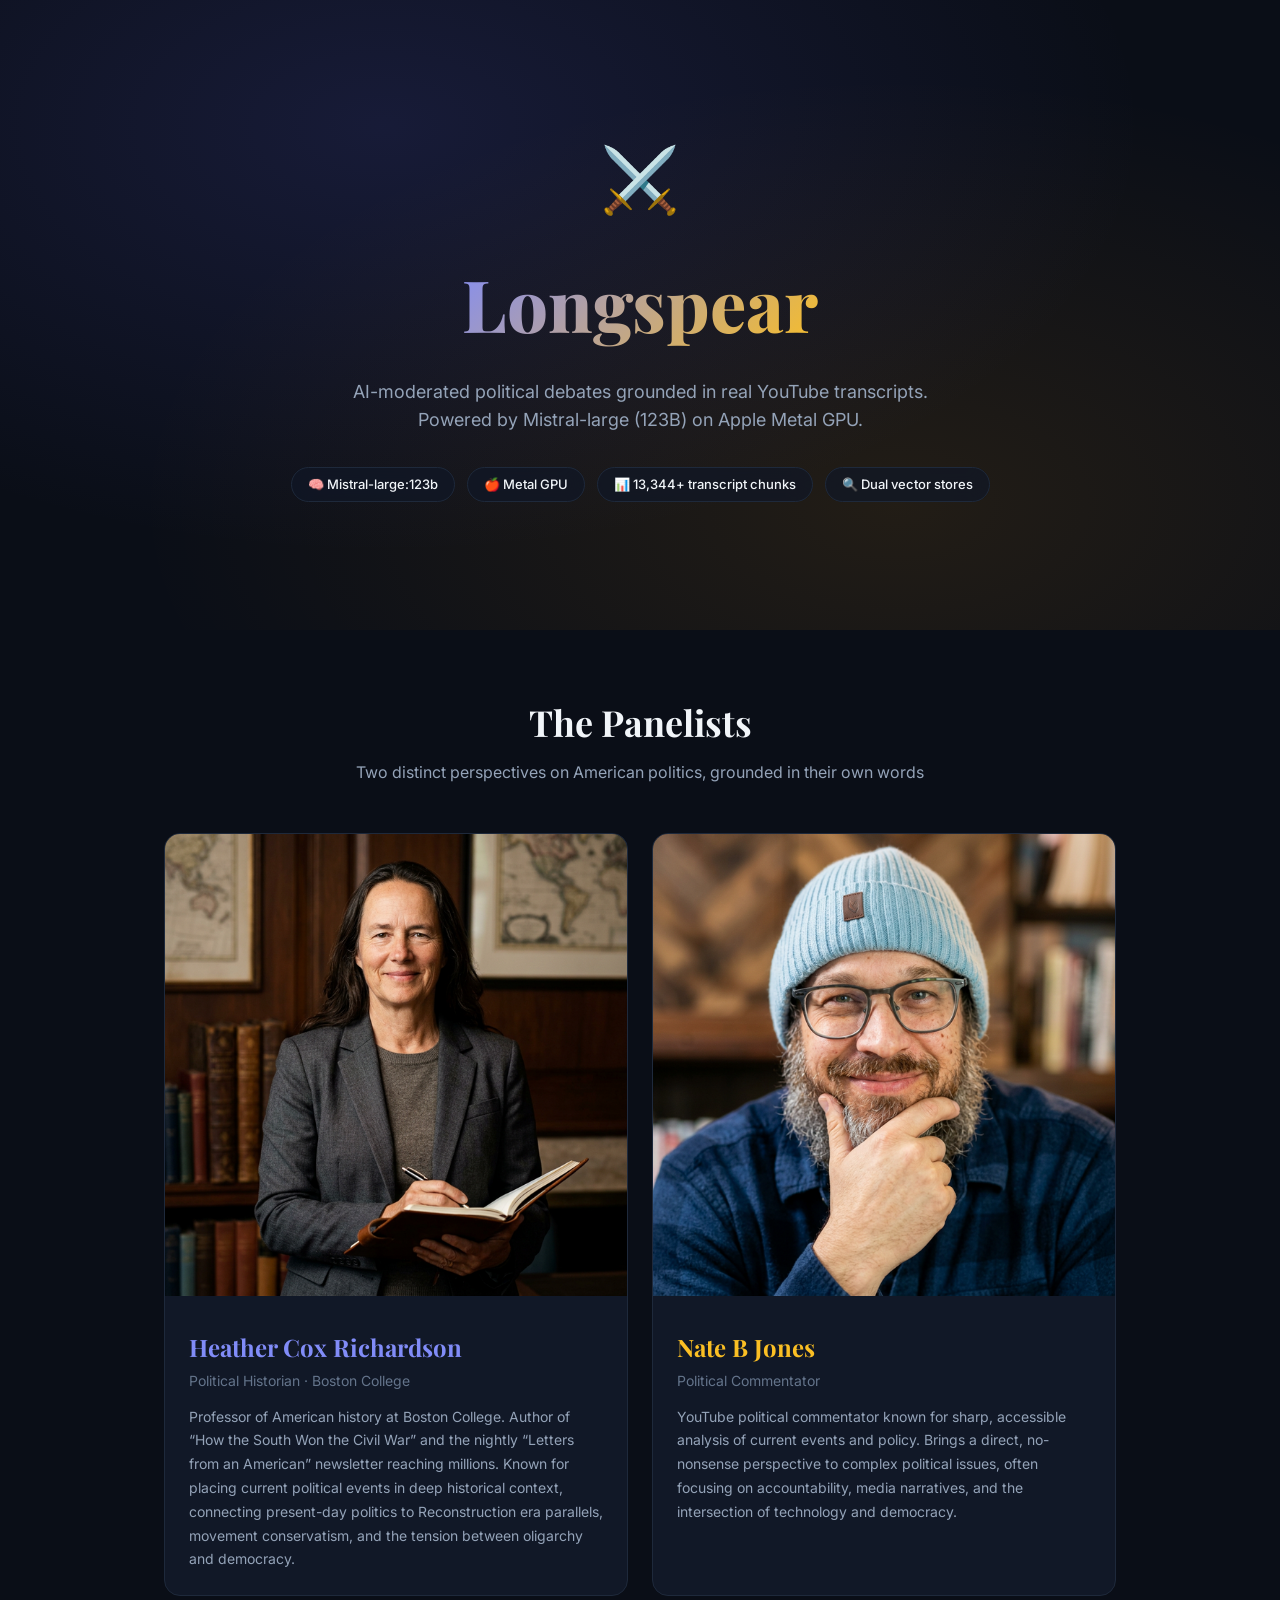
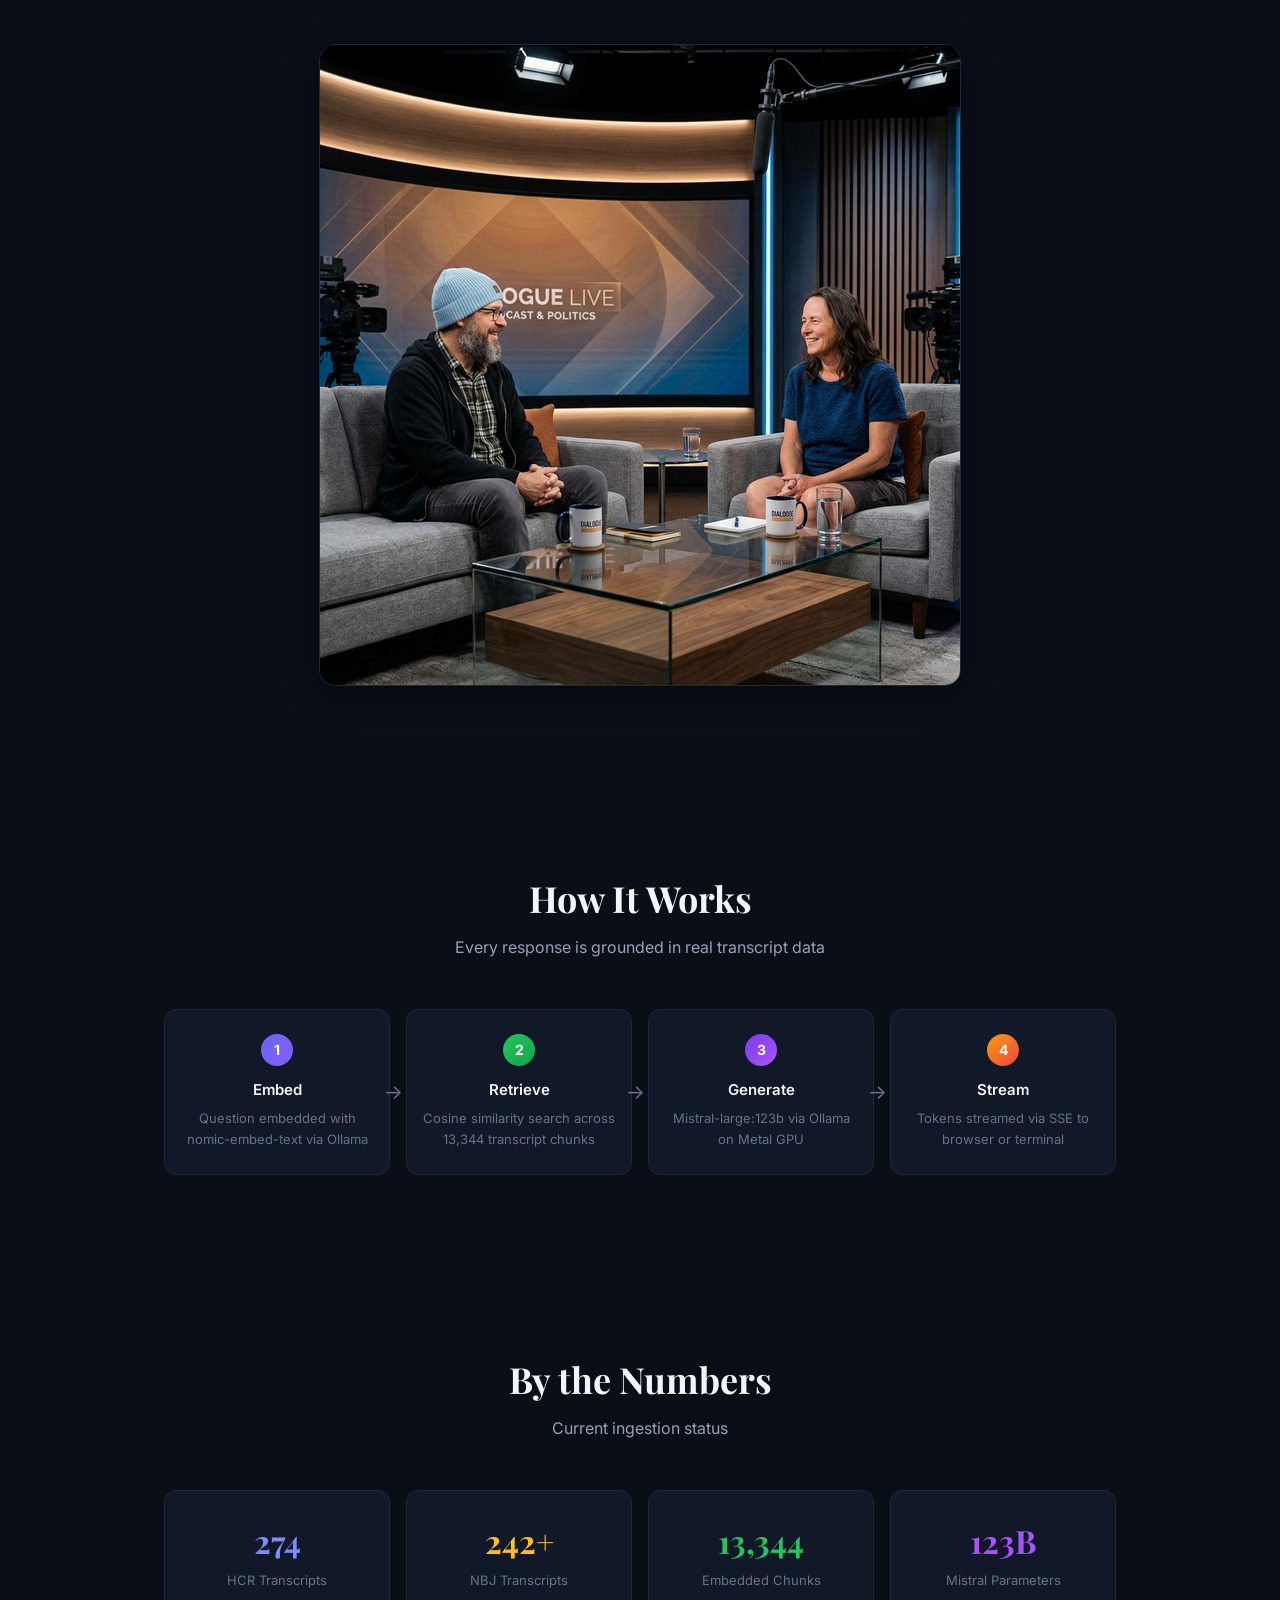
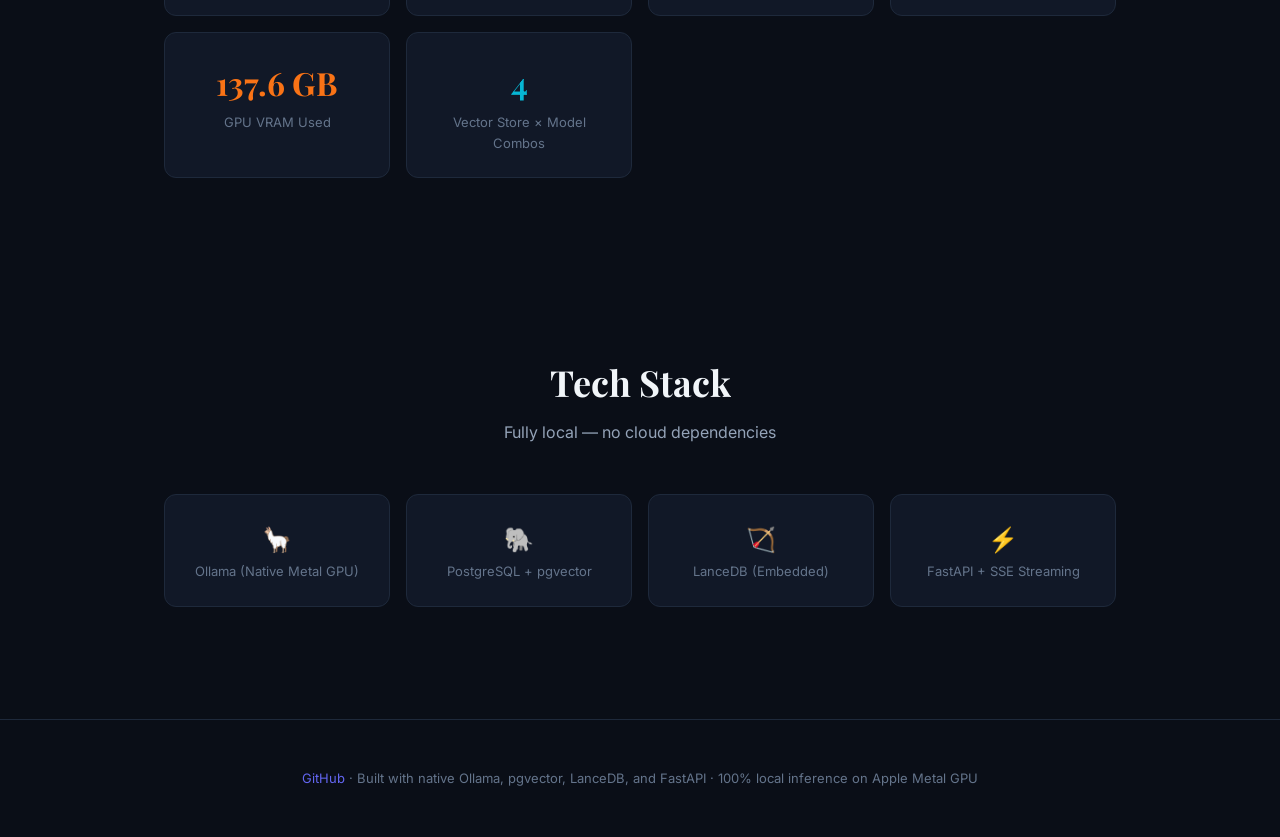
==== docs/index.html @ 9e9cf976 "feat: GitHub Pages site, comparison report - Add docs/index.html: landing page with persona portrait" ====
<!DOCTYPE html>
<html lang="en">

<head>
    <meta charset="UTF-8">
    <meta name="viewport" content="width=device-width, initial-scale=1.0">
    <title>Longspear — AI-Moderated Political Debates</title>
    <meta name="description"
        content="RAG-powered debates between Heather Cox Richardson and Nate B Jones, grounded in real YouTube transcripts, powered by Mistral-large on Metal GPU">
    <link
        href="https://fonts.googleapis.com/css2?family=Inter:wght@300;400;500;600;700&family=Playfair+Display:wght@600;700;800&display=swap"
        rel="stylesheet">
    <style>
        :root {
            --bg: #0a0e17;
            --bg-card: #111827;
            --bg-glass: rgba(17, 24, 39, 0.7);
            --text: #f1f5f9;
            --text-dim: #94a3b8;
            --text-muted: #64748b;
            --accent-a: #6366f1;
            --accent-b: #f59e0b;
            --gradient-a: linear-gradient(135deg, #6366f1, #8b5cf6);
            --gradient-b: linear-gradient(135deg, #f59e0b, #ef4444);
            --border: #1e293b;
        }

        *,
        *::before,
        *::after {
            box-sizing: border-box;
            margin: 0;
            padding: 0;
        }

        body {
            font-family: 'Inter', -apple-system, sans-serif;
            background: var(--bg);
            color: var(--text);
            line-height: 1.6;
            -webkit-font-smoothing: antialiased;
        }

        /* Hero */
        .hero {
            min-height: 70vh;
            display: flex;
            flex-direction: column;
            align-items: center;
            justify-content: center;
            text-align: center;
            padding: 48px 24px;
            background: radial-gradient(ellipse at 30% 20%, rgba(99, 102, 241, 0.15) 0%, transparent 60%),
                radial-gradient(ellipse at 70% 80%, rgba(245, 158, 11, 0.1) 0%, transparent 60%),
                var(--bg);
        }

        .hero-icon {
            font-size: 64px;
            margin-bottom: 16px;
        }

        .hero h1 {
            font-family: 'Playfair Display', serif;
            font-size: clamp(42px, 6vw, 72px);
            font-weight: 800;
            background: linear-gradient(135deg, #818cf8, #fbbf24);
            -webkit-background-clip: text;
            -webkit-text-fill-color: transparent;
            background-clip: text;
            margin-bottom: 16px;
        }

        .hero-sub {
            font-size: 18px;
            color: var(--text-dim);
            max-width: 600px;
            margin-bottom: 32px;
        }

        .badge-row {
            display: flex;
            gap: 12px;
            flex-wrap: wrap;
            justify-content: center;
        }

        .badge {
            display: inline-flex;
            align-items: center;
            gap: 6px;
            padding: 6px 16px;
            border-radius: 999px;
            font-size: 13px;
            font-weight: 500;
            border: 1px solid var(--border);
            background: var(--bg-glass);
            backdrop-filter: blur(10px);
        }

        /* Sections */
        .section {
            max-width: 1000px;
            margin: 0 auto;
            padding: 64px 24px;
        }

        .section-title {
            font-family: 'Playfair Display', serif;
            font-size: 36px;
            font-weight: 700;
            margin-bottom: 8px;
            text-align: center;
        }

        .section-sub {
            color: var(--text-dim);
            text-align: center;
            margin-bottom: 48px;
        }

        /* Persona Cards */
        .personas {
            display: grid;
            grid-template-columns: repeat(auto-fit, minmax(320px, 1fr));
            gap: 24px;
            margin-bottom: 48px;
        }

        .persona-card {
            background: var(--bg-card);
            border: 1px solid var(--border);
            border-radius: 16px;
            overflow: hidden;
            transition: transform 0.2s, box-shadow 0.2s;
        }

        .persona-card:hover {
            transform: translateY(-4px);
            box-shadow: 0 12px 48px rgba(0, 0, 0, 0.4);
        }

        .persona-img {
            width: 100%;
            aspect-ratio: 1;
            object-fit: cover;
        }

        .persona-body {
            padding: 24px;
        }

        .persona-name {
            font-family: 'Playfair Display', serif;
            font-size: 24px;
            font-weight: 700;
            margin-bottom: 4px;
        }

        .persona-role {
            color: var(--text-muted);
            font-size: 14px;
            margin-bottom: 12px;
        }

        .persona-bio {
            font-size: 14px;
            color: var(--text-dim);
            line-height: 1.7;
        }

        .persona-a .persona-name {
            color: #818cf8;
        }

        .persona-b .persona-name {
            color: #fbbf24;
        }

        /* Talk show */
        .talk-show {
            text-align: center;
            margin-bottom: 48px;
        }

        .talk-show img {
            max-width: 100%;
            border-radius: 16px;
            border: 1px solid var(--border);
            box-shadow: 0 8px 32px rgba(0, 0, 0, 0.4);
        }

        /* Pipeline */
        .pipeline {
            display: grid;
            grid-template-columns: repeat(4, 1fr);
            gap: 16px;
            margin: 48px 0;
        }

        .pipe-step {
            text-align: center;
            padding: 24px 16px;
            background: var(--bg-card);
            border: 1px solid var(--border);
            border-radius: 12px;
            position: relative;
        }

        .pipe-step::after {
            content: '→';
            position: absolute;
            right: -14px;
            top: 50%;
            transform: translateY(-50%);
            font-size: 20px;
            color: var(--text-muted);
        }

        .pipe-step:last-child::after {
            display: none;
        }

        .pipe-num {
            width: 32px;
            height: 32px;
            border-radius: 50%;
            display: flex;
            align-items: center;
            justify-content: center;
            font-weight: 700;
            font-size: 14px;
            margin: 0 auto 12px;
            color: white;
        }

        .pipe-step:nth-child(1) .pipe-num {
            background: var(--gradient-a);
        }

        .pipe-step:nth-child(2) .pipe-num {
            background: linear-gradient(135deg, #22c55e, #16a34a);
        }

        .pipe-step:nth-child(3) .pipe-num {
            background: linear-gradient(135deg, #7c3aed, #a855f7);
        }

        .pipe-step:nth-child(4) .pipe-num {
            background: var(--gradient-b);
        }

        .pipe-title {
            font-weight: 600;
            font-size: 15px;
            margin-bottom: 6px;
        }

        .pipe-desc {
            font-size: 13px;
            color: var(--text-muted);
        }

        /* Stats grid */
        .stats {
            display: grid;
            grid-template-columns: repeat(auto-fit, minmax(200px, 1fr));
            gap: 16px;
            margin: 48px 0;
        }

        .stat {
            text-align: center;
            padding: 24px;
            background: var(--bg-card);
            border: 1px solid var(--border);
            border-radius: 12px;
        }

        .stat-num {
            font-size: 32px;
            font-weight: 700;
            font-family: 'Playfair Display', serif;
        }

        .stat-label {
            font-size: 13px;
            color: var(--text-muted);
            margin-top: 4px;
        }

        /* Footer */
        footer {
            text-align: center;
            padding: 48px 24px;
            color: var(--text-muted);
            font-size: 13px;
            border-top: 1px solid var(--border);
        }

        footer a {
            color: var(--accent-a);
            text-decoration: none;
        }

        @media (max-width: 768px) {
            .pipeline {
                grid-template-columns: 1fr 1fr;
            }

            .pipe-step::after {
                display: none;
            }
        }

        @media (max-width: 480px) {
            .pipeline {
                grid-template-columns: 1fr;
            }
        }
    </style>
</head>

<body>

    <!-- Hero -->
    <section class="hero">
        <div class="hero-icon">⚔️</div>
        <h1>Longspear</h1>
        <p class="hero-sub">
            AI-moderated political debates grounded in real YouTube transcripts.
            Powered by Mistral-large (123B) on Apple Metal GPU.
        </p>
        <div class="badge-row">
            <span class="badge">🧠 Mistral-large:123b</span>
            <span class="badge">🍎 Metal GPU</span>
            <span class="badge">📊 13,344+ transcript chunks</span>
            <span class="badge">🔍 Dual vector stores</span>
        </div>
    </section>

    <!-- Personas -->
    <section class="section">
        <h2 class="section-title">The Panelists</h2>
        <p class="section-sub">Two distinct perspectives on American politics, grounded in their own words</p>

        <div class="personas">
            <div class="persona-card persona-a">
                <img src="images/richardson_portrait.png" alt="Heather Cox Richardson" class="persona-img"
                    loading="lazy">
                <div class="persona-body">
                    <h3 class="persona-name">Heather Cox Richardson</h3>
                    <p class="persona-role">Political Historian · Boston College</p>
                    <p class="persona-bio">
                        Professor of American history at Boston College. Author of &ldquo;How the South Won the Civil
                        War&rdquo;
                        and the nightly &ldquo;Letters from an American&rdquo; newsletter reaching millions. Known for
                        placing
                        current political events in deep historical context, connecting present-day politics to
                        Reconstruction
                        era parallels, movement conservatism, and the tension between oligarchy and democracy.
                    </p>
                </div>
            </div>
            <div class="persona-card persona-b">
                <img src="images/nate_b_jones_portrait.png" alt="Nate B Jones" class="persona-img" loading="lazy">
                <div class="persona-body">
                    <h3 class="persona-name">Nate B Jones</h3>
                    <p class="persona-role">Political Commentator</p>
                    <p class="persona-bio">
                        YouTube political commentator known for sharp, accessible analysis of current events
                        and policy. Brings a direct, no-nonsense perspective to complex political issues,
                        often focusing on accountability, media narratives, and the intersection of
                        technology and democracy.
                    </p>
                </div>
            </div>
        </div>

        <div class="talk-show">
            <img src="images/talk_show_together.png" alt="HCR and NBJ together on a talk show set" loading="lazy">
        </div>
    </section>

    <!-- Pipeline -->
    <section class="section">
        <h2 class="section-title">How It Works</h2>
        <p class="section-sub">Every response is grounded in real transcript data</p>

        <div class="pipeline">
            <div class="pipe-step">
                <div class="pipe-num">1</div>
                <div class="pipe-title">Embed</div>
                <div class="pipe-desc">Question embedded with nomic-embed-text via Ollama</div>
            </div>
            <div class="pipe-step">
                <div class="pipe-num">2</div>
                <div class="pipe-title">Retrieve</div>
                <div class="pipe-desc">Cosine similarity search across 13,344 transcript chunks</div>
            </div>
            <div class="pipe-step">
                <div class="pipe-num">3</div>
                <div class="pipe-title">Generate</div>
                <div class="pipe-desc">Mistral-large:123b via Ollama on Metal GPU</div>
            </div>
            <div class="pipe-step">
                <div class="pipe-num">4</div>
                <div class="pipe-title">Stream</div>
                <div class="pipe-desc">Tokens streamed via SSE to browser or terminal</div>
            </div>
        </div>
    </section>

    <!-- Stats -->
    <section class="section">
        <h2 class="section-title">By the Numbers</h2>
        <p class="section-sub">Current ingestion status</p>

        <div class="stats">
            <div class="stat">
                <div class="stat-num" style="color: #818cf8;">274</div>
                <div class="stat-label">HCR Transcripts</div>
            </div>
            <div class="stat">
                <div class="stat-num" style="color: #fbbf24;">242+</div>
                <div class="stat-label">NBJ Transcripts</div>
            </div>
            <div class="stat">
                <div class="stat-num" style="color: #22c55e;">13,344</div>
                <div class="stat-label">Embedded Chunks</div>
            </div>
            <div class="stat">
                <div class="stat-num" style="color: #a855f7;">123B</div>
                <div class="stat-label">Mistral Parameters</div>
            </div>
            <div class="stat">
                <div class="stat-num" style="color: #f97316;">137.6 GB</div>
                <div class="stat-label">GPU VRAM Used</div>
            </div>
            <div class="stat">
                <div class="stat-num" style="color: #06b6d4;">4</div>
                <div class="stat-label">Vector Store × Model Combos</div>
            </div>
        </div>
    </section>

    <!-- Tech -->
    <section class="section">
        <h2 class="section-title">Tech Stack</h2>
        <p class="section-sub">Fully local — no cloud dependencies</p>

        <div class="stats">
            <div class="stat">
                <div class="stat-num" style="font-size: 24px;">🦙</div>
                <div class="stat-label">Ollama (Native Metal GPU)</div>
            </div>
            <div class="stat">
                <div class="stat-num" style="font-size: 24px;">🐘</div>
                <div class="stat-label">PostgreSQL + pgvector</div>
            </div>
            <div class="stat">
                <div class="stat-num" style="font-size: 24px;">🏹</div>
                <div class="stat-label">LanceDB (Embedded)</div>
            </div>
            <div class="stat">
                <div class="stat-num" style="font-size: 24px;">⚡</div>
                <div class="stat-label">FastAPI + SSE Streaming</div>
            </div>
        </div>
    </section>

    <footer>
        <p>
            <a href="https://github.com/bedwards/longspear">GitHub</a> ·
            Built with native Ollama, pgvector, LanceDB, and FastAPI ·
            100% local inference on Apple Metal GPU
        </p>
    </footer>

</body>

</html>
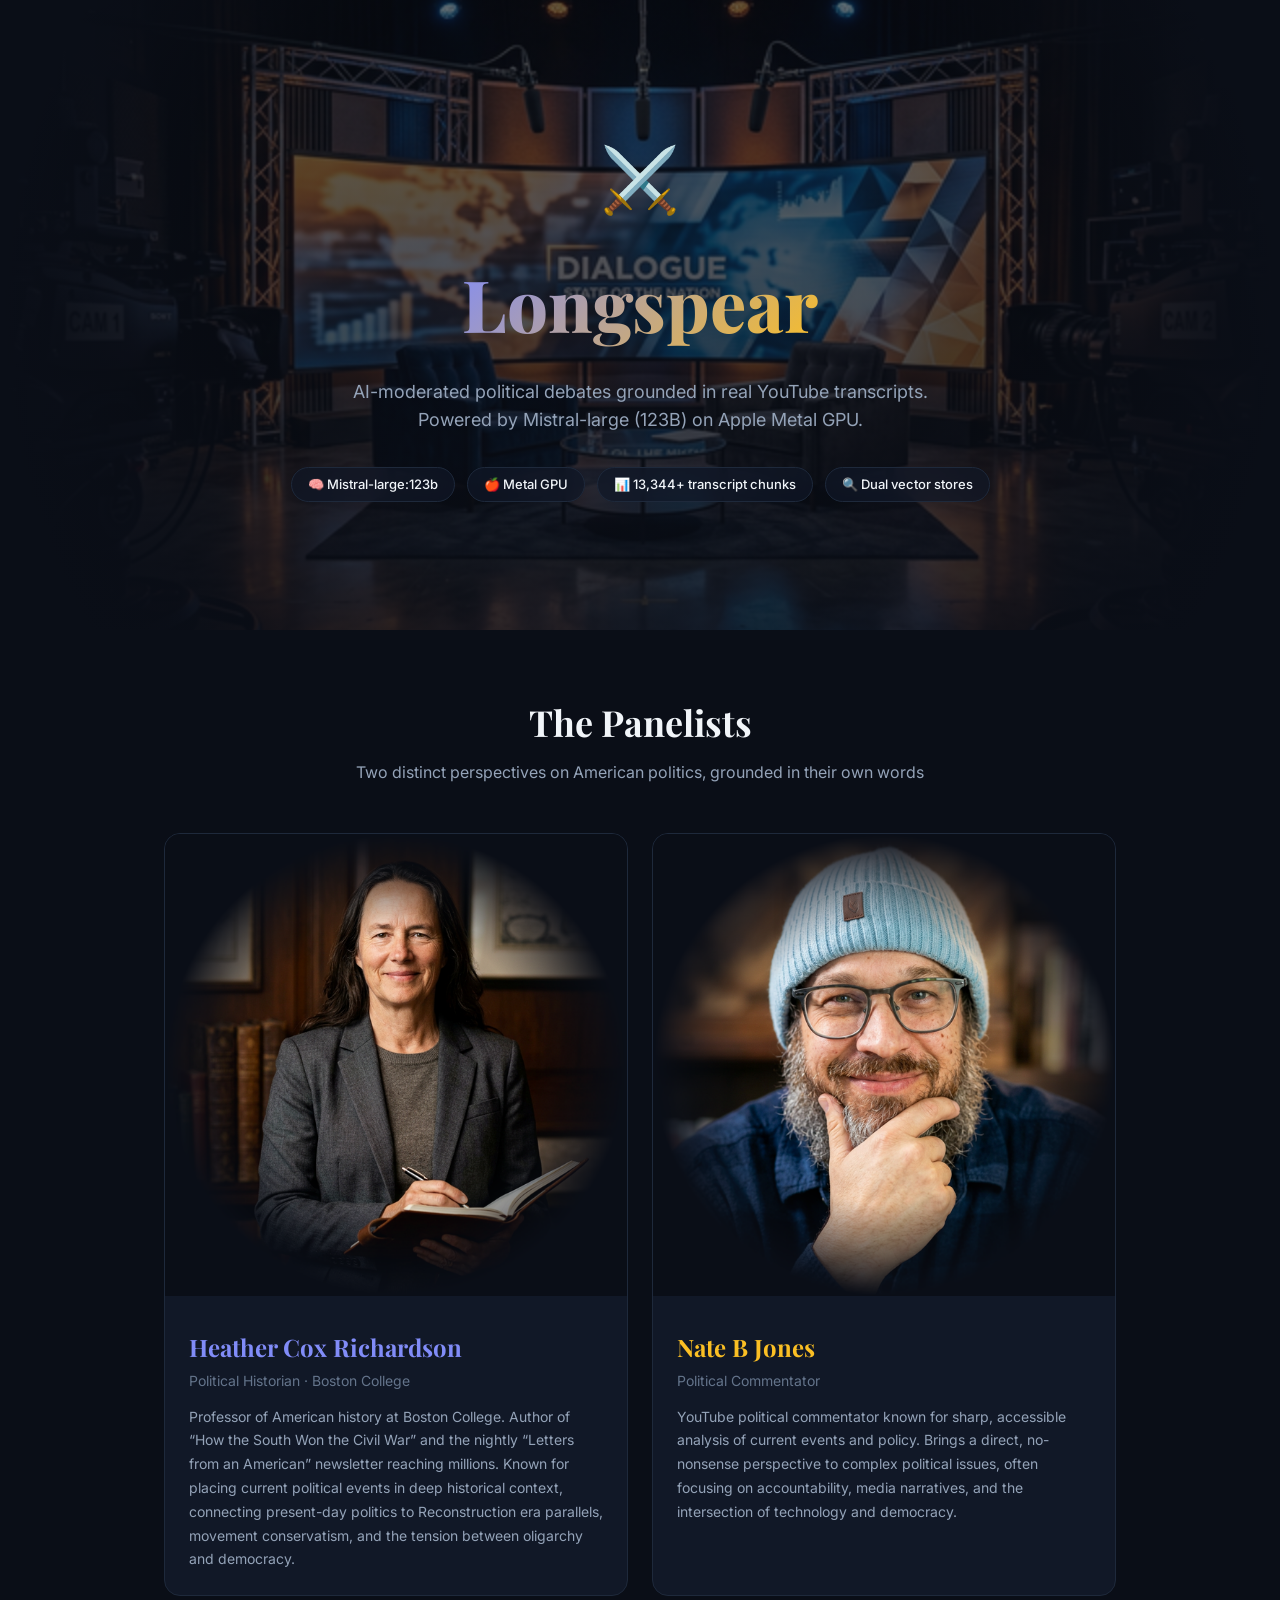
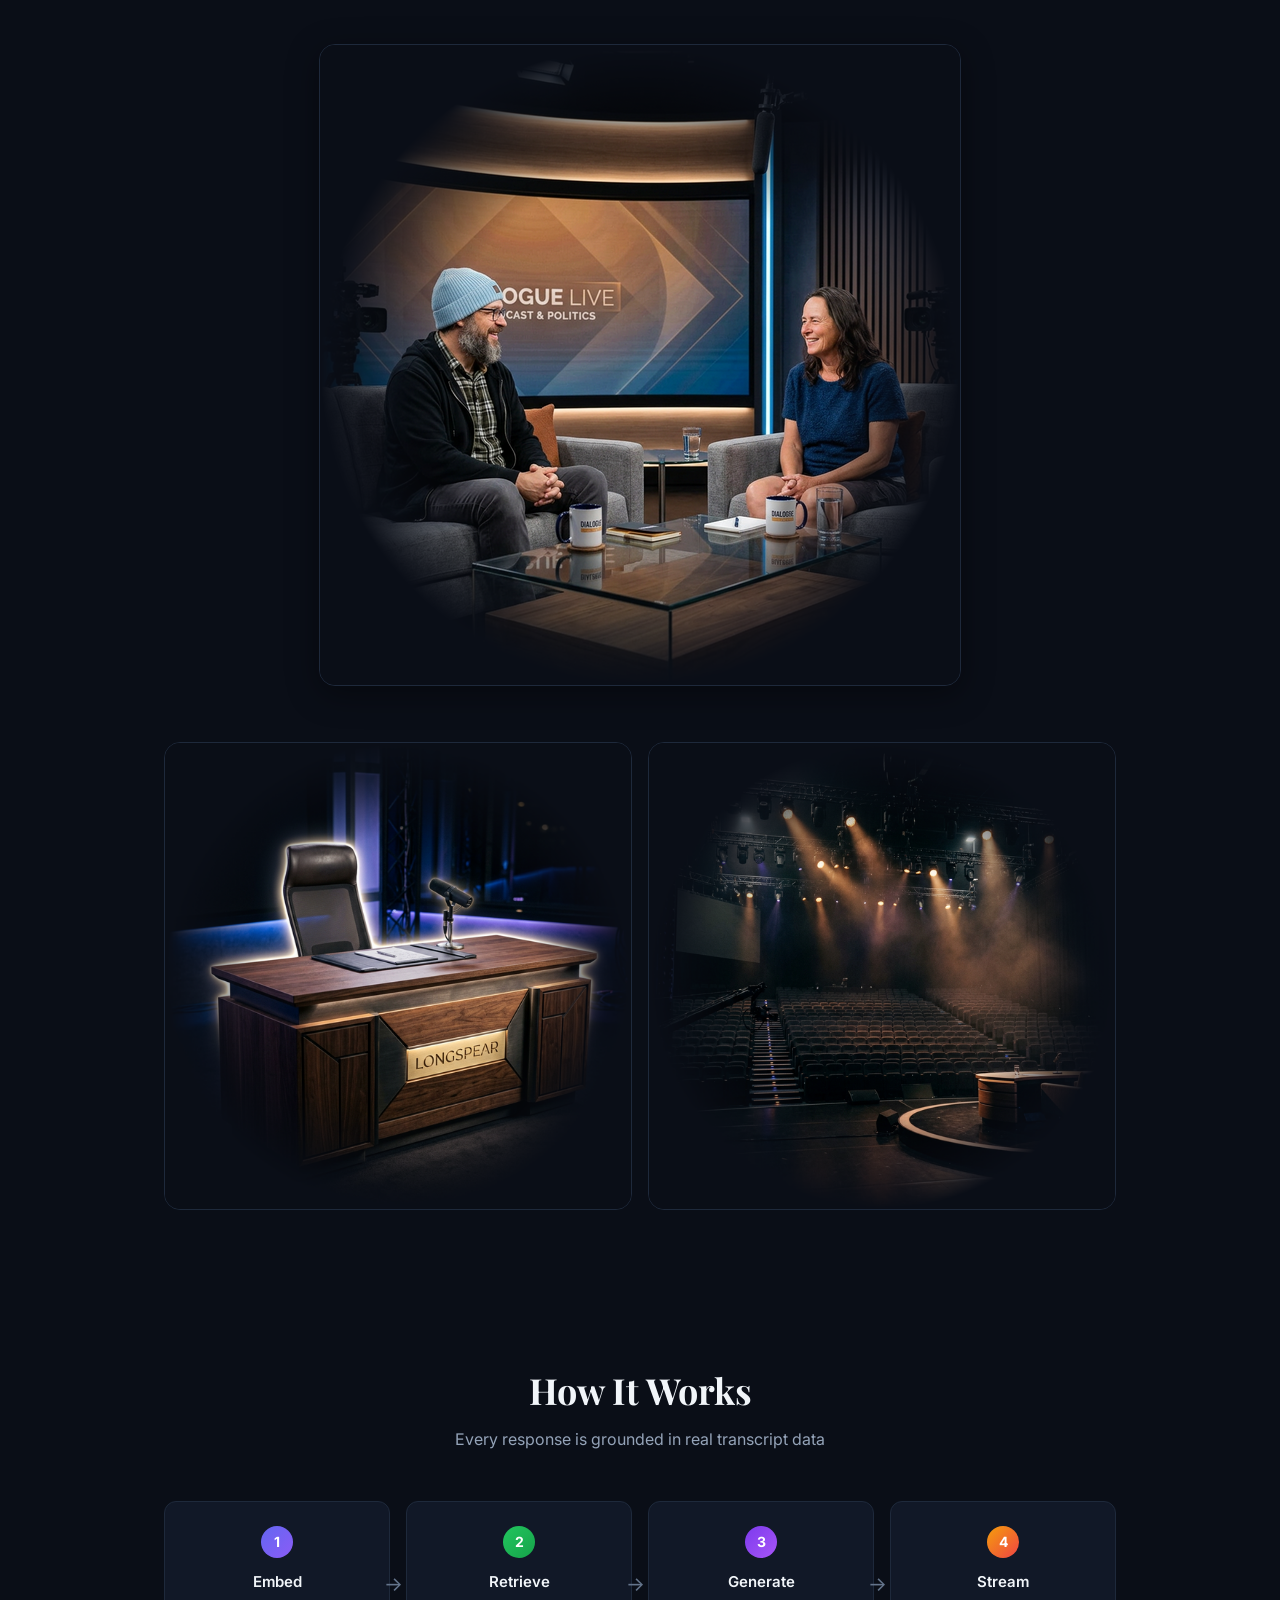
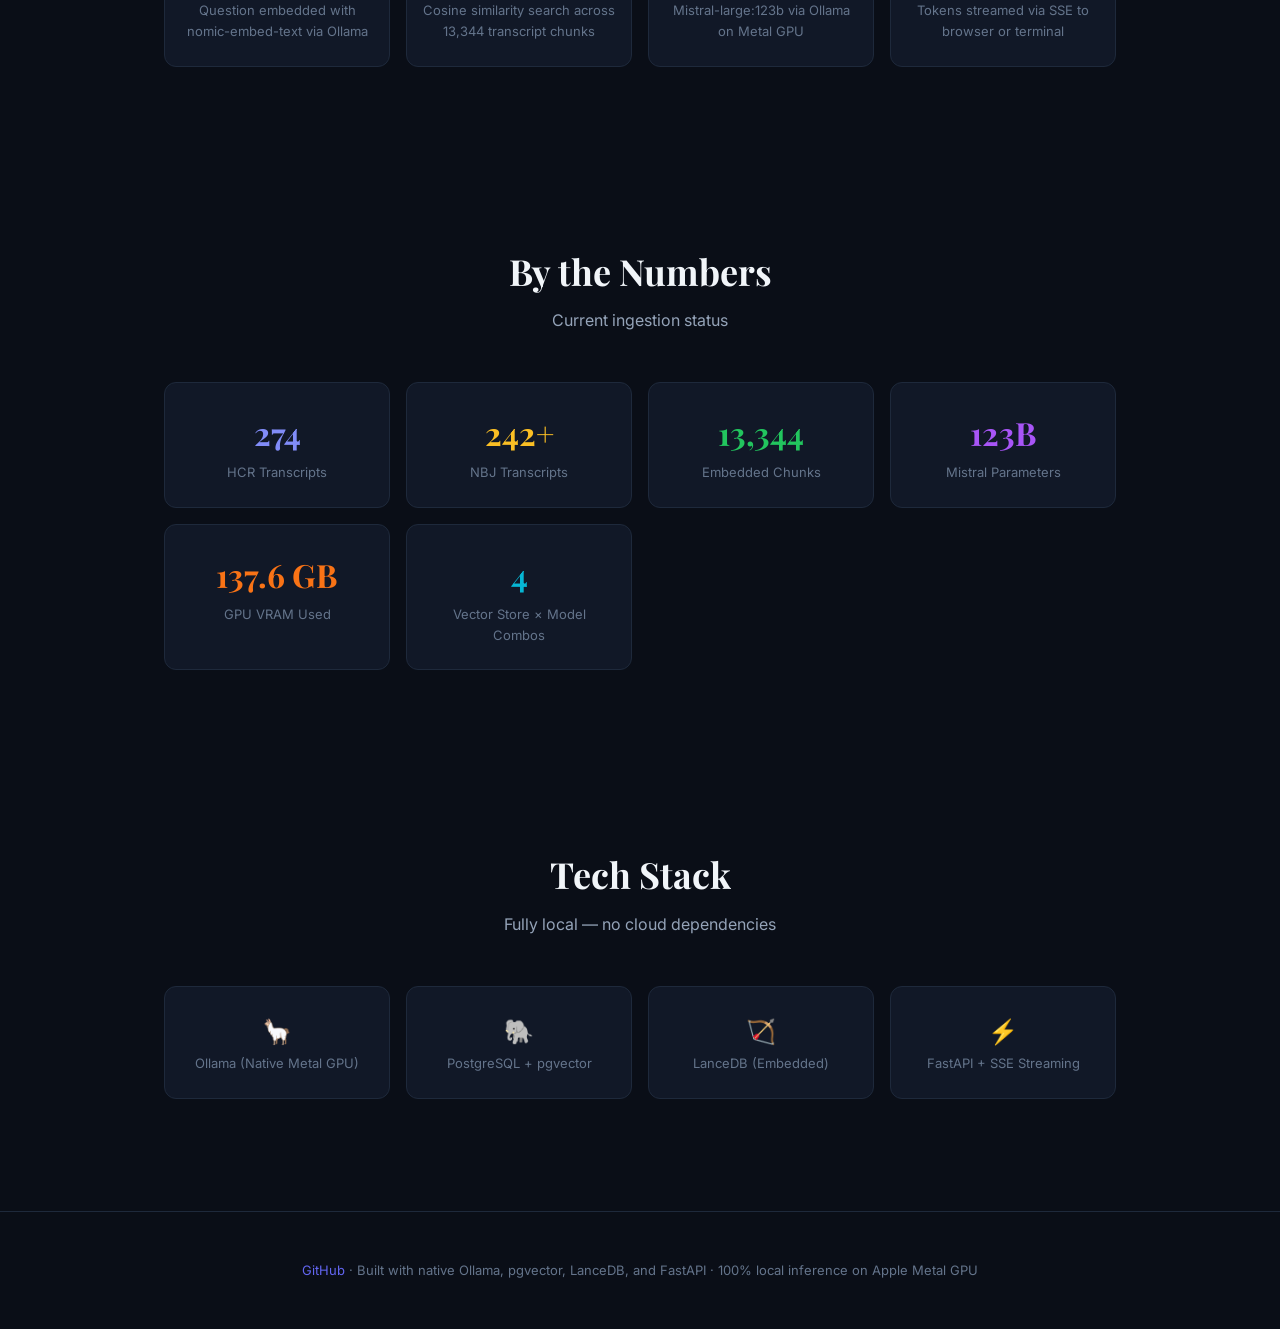
==== commit 645b15e7: "feat: multi-round debates, studio images, vignette effects - Multi-round debate endpoint: N(3,1) rou" ====
--- a/docs/index.html
+++ b/docs/index.html
@@ -50,9 +50,23 @@
             justify-content: center;
             text-align: center;
             padding: 48px 24px;
-            background: radial-gradient(ellipse at 30% 20%, rgba(99, 102, 241, 0.15) 0%, transparent 60%),
+            background: url('images/studio_set_vignette.png') center/cover no-repeat,
+                radial-gradient(ellipse at 30% 20%, rgba(99, 102, 241, 0.15) 0%, transparent 60%),
                 radial-gradient(ellipse at 70% 80%, rgba(245, 158, 11, 0.1) 0%, transparent 60%),
                 var(--bg);
+            position: relative;
+        }
+
+        .hero::before {
+            content: '';
+            position: absolute;
+            inset: 0;
+            background: linear-gradient(to bottom, rgba(10, 14, 23, 0.6), rgba(10, 14, 23, 0.85));
+        }
+
+        .hero>* {
+            position: relative;
+            z-index: 1;
         }
 
         .hero-icon {
@@ -346,7 +360,7 @@
 
         <div class="personas">
             <div class="persona-card persona-a">
-                <img src="images/richardson_portrait.png" alt="Heather Cox Richardson" class="persona-img"
+                <img src="images/richardson_portrait_vignette.png" alt="Heather Cox Richardson" class="persona-img"
                     loading="lazy">
                 <div class="persona-body">
                     <h3 class="persona-name">Heather Cox Richardson</h3>
@@ -363,7 +377,8 @@
                 </div>
             </div>
             <div class="persona-card persona-b">
-                <img src="images/nate_b_jones_portrait.png" alt="Nate B Jones" class="persona-img" loading="lazy">
+                <img src="images/nate_b_jones_portrait_vignette.png" alt="Nate B Jones" class="persona-img"
+                    loading="lazy">
                 <div class="persona-body">
                     <h3 class="persona-name">Nate B Jones</h3>
                     <p class="persona-role">Political Commentator</p>
@@ -378,7 +393,16 @@
         </div>
 
         <div class="talk-show">
-            <img src="images/talk_show_together.png" alt="HCR and NBJ together on a talk show set" loading="lazy">
+            <img src="images/talk_show_together_vignette.png" alt="HCR and NBJ together on a talk show set"
+                loading="lazy">
+        </div>
+
+        <!-- Studio atmosphere shots -->
+        <div style="display: grid; grid-template-columns: 1fr 1fr; gap: 16px; margin-bottom: 24px;">
+            <img src="images/host_podium_vignette.png" alt="Longspear moderator desk"
+                style="width: 100%; border-radius: 16px; border: 1px solid var(--border);" loading="lazy">
+            <img src="images/studio_audience_vignette.png" alt="Studio audience view"
+                style="width: 100%; border-radius: 16px; border: 1px solid var(--border);" loading="lazy">
         </div>
     </section>
 
